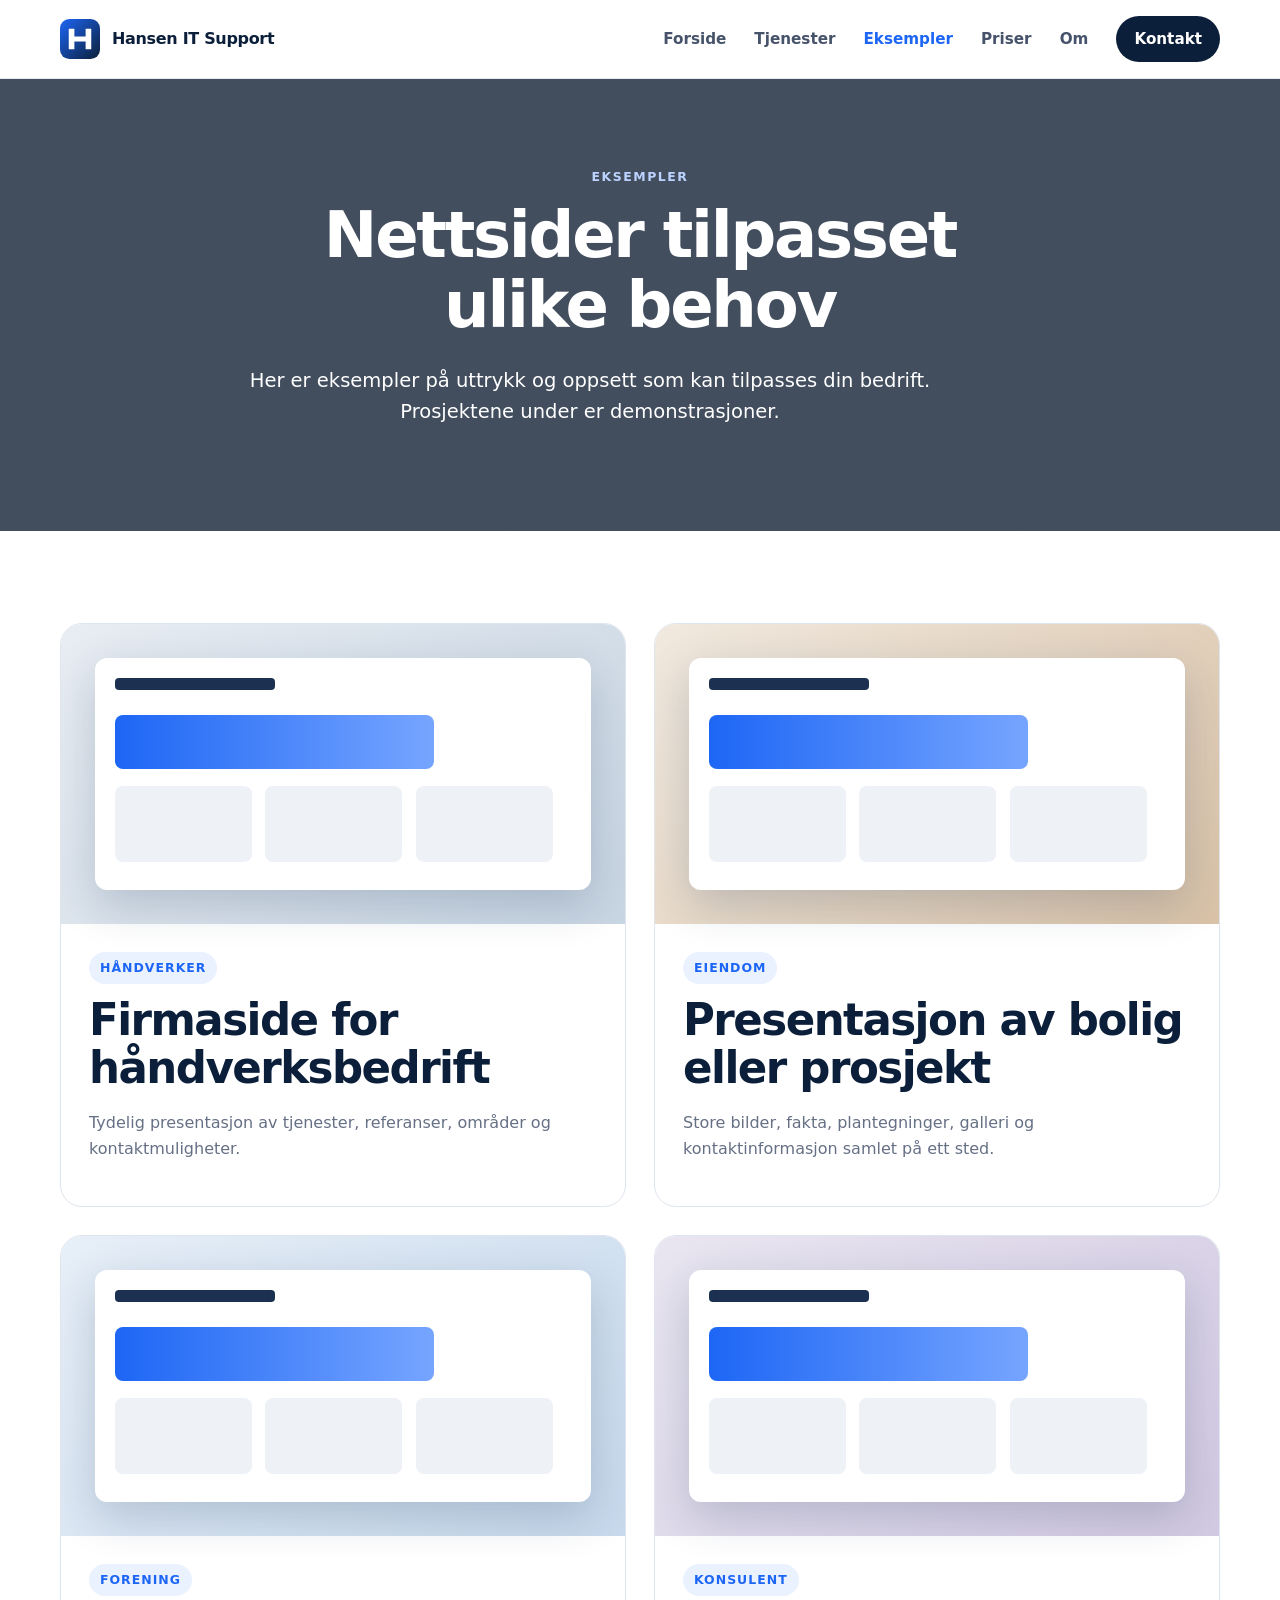
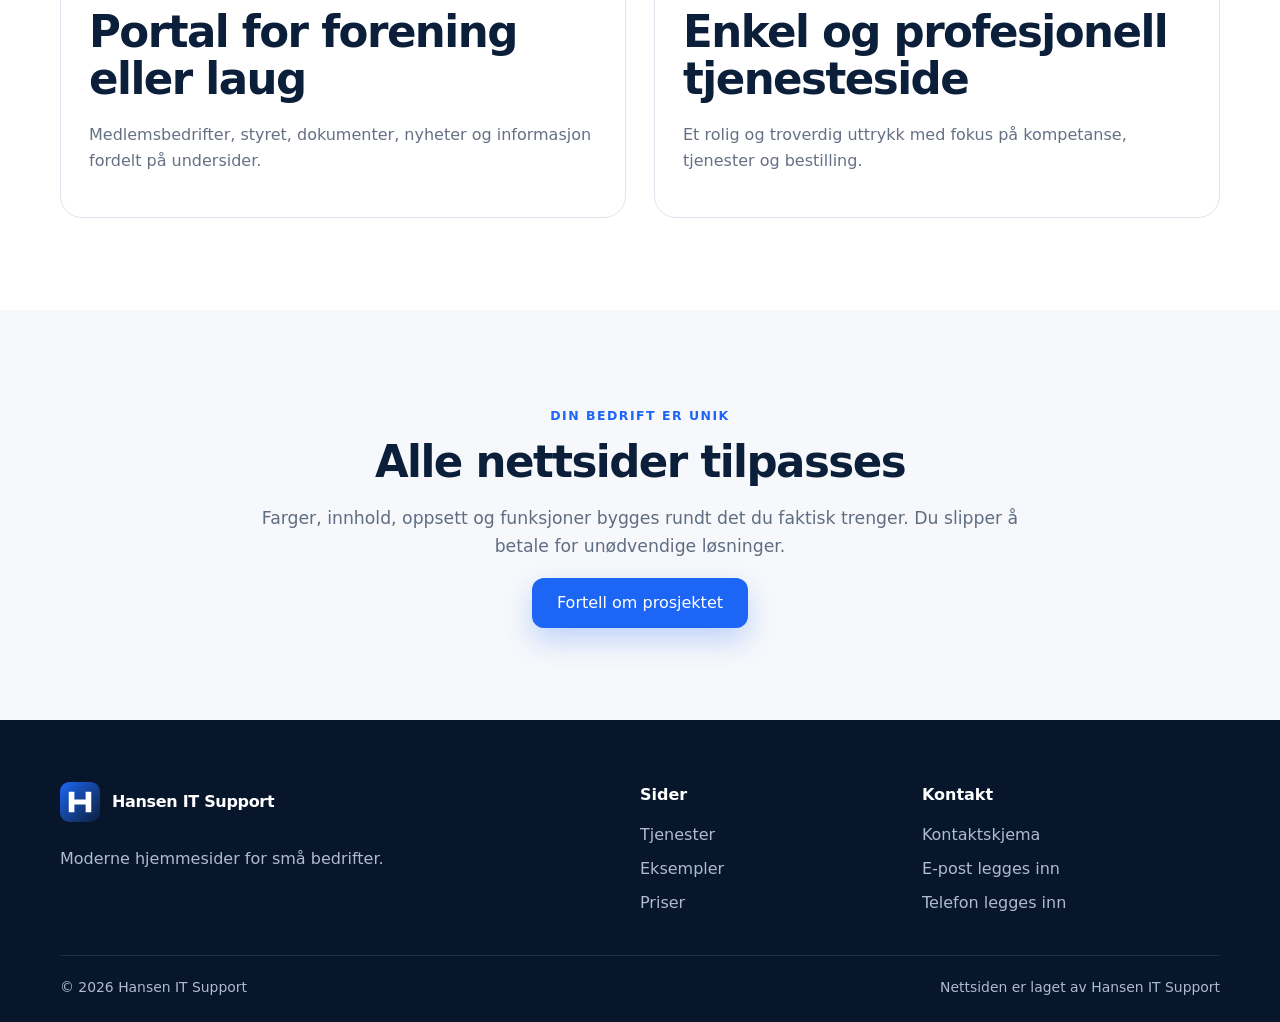
==== eksempler.html @ c7a861f7 "Add files via upload" ====
<!doctype html>
<html lang="no"><head><meta charset="utf-8"><meta name="viewport" content="width=device-width, initial-scale=1">
<meta name="description" content="Eksempler på typer hjemmesider Hansen IT Support kan lage."><title>Eksempler | Hansen IT Support</title>
<link rel="icon" href="assets/favicon.svg" type="image/svg+xml"><link rel="stylesheet" href="css/style.css"></head>
<body class="page-examples">
<header class="site-header"><div class="container nav-wrap"><a class="brand" href="index.html"><img src="assets/logo.svg" alt=""><span>Hansen IT Support</span></a><button class="menu-btn" aria-expanded="false" aria-controls="main-nav">Meny</button><nav id="main-nav" class="main-nav"><a href="index.html">Forside</a><a href="tjenester.html">Tjenester</a><a class="active" href="eksempler.html">Eksempler</a><a href="priser.html">Priser</a><a href="om.html">Om</a><a class="nav-cta" href="kontakt.html">Kontakt</a></nav></div></header>
<main>
<section class="page-hero"><div class="container narrow"><span class="eyebrow">Eksempler</span><h1>Nettsider tilpasset ulike behov</h1><p class="lead">Her er eksempler på uttrykk og oppsett som kan tilpasses din bedrift. Prosjektene under er demonstrasjoner.</p></div></section>
<section class="section"><div class="container project-grid">
<article class="project-card"><div class="project-preview theme-builder"><div class="mini-site"><span></span><b></b><i></i><i></i><i></i></div></div><div class="project-content"><span class="tag">Håndverker</span><h2>Firmaside for håndverksbedrift</h2><p>Tydelig presentasjon av tjenester, referanser, områder og kontaktmuligheter.</p></div></article>
<article class="project-card"><div class="project-preview theme-property"><div class="mini-site"><span></span><b></b><i></i><i></i><i></i></div></div><div class="project-content"><span class="tag">Eiendom</span><h2>Presentasjon av bolig eller prosjekt</h2><p>Store bilder, fakta, plantegninger, galleri og kontaktinformasjon samlet på ett sted.</p></div></article>
<article class="project-card"><div class="project-preview theme-association"><div class="mini-site"><span></span><b></b><i></i><i></i><i></i></div></div><div class="project-content"><span class="tag">Forening</span><h2>Portal for forening eller laug</h2><p>Medlemsbedrifter, styret, dokumenter, nyheter og informasjon fordelt på undersider.</p></div></article>
<article class="project-card"><div class="project-preview theme-consultant"><div class="mini-site"><span></span><b></b><i></i><i></i><i></i></div></div><div class="project-content"><span class="tag">Konsulent</span><h2>Enkel og profesjonell tjenesteside</h2><p>Et rolig og troverdig uttrykk med fokus på kompetanse, tjenester og bestilling.</p></div></article>
</div></section>
<section class="section section-soft"><div class="container center narrow"><span class="eyebrow">Din bedrift er unik</span><h2>Alle nettsider tilpasses</h2><p class="lead-small">Farger, innhold, oppsett og funksjoner bygges rundt det du faktisk trenger. Du slipper å betale for unødvendige løsninger.</p><a class="btn btn-primary" href="kontakt.html">Fortell om prosjektet</a></div></section>
</main>
<footer class="site-footer"><div class="container footer-grid"><div><a class="brand footer-brand" href="index.html"><img src="assets/logo.svg" alt=""><span>Hansen IT Support</span></a><p>Moderne hjemmesider for små bedrifter.</p></div><div><strong>Sider</strong><a href="tjenester.html">Tjenester</a><a href="eksempler.html">Eksempler</a><a href="priser.html">Priser</a></div><div><strong>Kontakt</strong><a href="kontakt.html">Kontaktskjema</a><span class="config-email">E-post legges inn</span><span class="config-phone">Telefon legges inn</span></div></div><div class="container footer-bottom"><span>© <span id="year"></span> Hansen IT Support</span><span>Nettsiden er laget av Hansen IT Support</span></div></footer>
<script src="js/script.js"></script></body></html>
---- css/style.css ----
:root{
  --navy:#0b1f3a;--blue:#1d66f5;--blue-dark:#0e4ed8;--sky:#eaf2ff;
  --text:#15233a;--muted:#667085;--line:#dfe5ee;--soft:#f6f8fb;--white:#fff;
  --radius:22px;--shadow:0 20px 60px rgba(20,43,82,.12);
}
*{box-sizing:border-box}html{scroll-behavior:smooth}body{margin:0;font-family:Inter,ui-sans-serif,system-ui,-apple-system,BlinkMacSystemFont,"Segoe UI",sans-serif;color:var(--text);background:#fff;line-height:1.6}
img{max-width:100%}a{color:inherit}.container{width:min(1160px,calc(100% - 40px));margin:auto}.narrow{max-width:800px}.center{text-align:center}
.site-header{position:sticky;top:0;z-index:50;background:rgba(255,255,255,.92);backdrop-filter:blur(14px);border-bottom:1px solid rgba(223,229,238,.75)}
.nav-wrap{height:78px;display:flex;align-items:center;justify-content:space-between}.brand{display:flex;align-items:center;gap:12px;text-decoration:none;font-weight:800;color:var(--navy);letter-spacing:-.02em}.brand img{width:40px;height:40px}
.main-nav{display:flex;align-items:center;gap:28px}.main-nav a{text-decoration:none;font-weight:650;font-size:.95rem;color:#46536a}.main-nav a:hover,.main-nav a.active{color:var(--blue)}.main-nav .nav-cta{background:var(--navy);color:#fff;padding:11px 18px;border-radius:999px}.main-nav .nav-cta:hover,.main-nav .nav-cta.active{background:var(--blue);color:#fff}.menu-btn{display:none;border:1px solid var(--line);background:#fff;border-radius:10px;padding:9px 13px;font-weight:700}
.hero{padding:86px 0 76px;background:radial-gradient(circle at 76% 10%,#dbe8ff 0,transparent 30%),linear-gradient(180deg,#f8fbff 0,#fff 100%);overflow:hidden}.hero-grid{display:grid;grid-template-columns:1.05fr .95fr;gap:70px;align-items:center}.eyebrow{display:inline-block;text-transform:uppercase;letter-spacing:.12em;font-weight:800;font-size:.78rem;color:var(--blue);margin-bottom:13px}.eyebrow.light{color:#bcd3ff}
h1,h2,h3{color:var(--navy);line-height:1.1;letter-spacing:-.035em;margin-top:0}h1{font-size:clamp(2.6rem,5vw,5rem);margin-bottom:24px}h2{font-size:clamp(2rem,3.4vw,3.4rem);margin-bottom:18px}h3{font-size:1.35rem;margin-bottom:10px}.lead{font-size:1.22rem;color:#536179;max-width:700px}.lead-small{font-size:1.08rem;color:#5f6d83}.hero-actions{display:flex;gap:14px;flex-wrap:wrap;margin:32px 0}
.btn{display:inline-flex;align-items:center;justify-content:center;min-height:50px;padding:0 24px;border-radius:12px;text-decoration:none;font-weight:800;border:1px solid transparent;cursor:pointer;font:inherit}.btn-primary{background:var(--blue);color:#fff;box-shadow:0 12px 28px rgba(29,102,245,.25)}.btn-primary:hover{background:var(--blue-dark)}.btn-secondary{background:#fff;border-color:var(--line);color:var(--navy)}.btn-light{background:#fff;color:var(--navy)}.btn.full{width:100%}
.check-list{list-style:none;padding:0;margin:24px 0 0}.check-list li{position:relative;padding-left:29px;margin:10px 0;color:#4f5d73}.check-list li:before{content:"✓";position:absolute;left:0;top:0;color:var(--blue);font-weight:900}.check-list.compact{display:flex;gap:18px;flex-wrap:wrap;font-size:.92rem}
.hero-visual{position:relative;min-height:460px}.browser{position:absolute;inset:30px 0 0 20px;background:#fff;border:1px solid #d7deeb;border-radius:18px;box-shadow:var(--shadow);transform:rotate(1.5deg);overflow:hidden}.browser-top{height:46px;background:#f2f5f9;display:flex;align-items:center;gap:7px;padding:0 16px}.browser-top i{width:9px;height:9px;background:#c4ccda;border-radius:50%}.browser-top span{height:18px;width:44%;background:#fff;border-radius:999px;margin-left:12px}.browser-body{padding:25px}.mock-nav{height:18px;width:40%;background:#0b1f3a;border-radius:4px;margin-bottom:34px}.mock-hero{height:190px;background:linear-gradient(135deg,#e5efff,#f7faff);border-radius:16px;display:grid;grid-template-columns:1.2fr .8fr;gap:18px;padding:28px}.mock-copy b{display:block;height:15px;background:#18335e;border-radius:5px;margin-bottom:12px}.mock-copy b:nth-child(2){width:88%}.mock-copy b:nth-child(3){width:65%}.mock-copy span{display:block;width:42%;height:30px;background:#1d66f5;border-radius:8px;margin-top:22px}.mock-card{background:linear-gradient(160deg,#1d66f5,#0b1f3a);border-radius:15px}.mock-row{display:grid;grid-template-columns:repeat(3,1fr);gap:15px;margin-top:18px}.mock-row i{height:92px;background:#eef2f7;border-radius:12px}.floating-card{position:absolute;background:#fff;padding:13px 17px;border-radius:12px;box-shadow:0 13px 35px rgba(16,42,83,.18);font-weight:800;color:var(--navy)}.card-one{right:-18px;top:8px}.card-two{left:-10px;bottom:10px}
.logo-strip{border-top:1px solid var(--line);border-bottom:1px solid var(--line);background:#fff}.logo-strip-inner{display:flex;align-items:center;justify-content:space-between;gap:24px;padding:24px 0;flex-wrap:wrap}.logo-strip-inner span{font-size:.82rem;text-transform:uppercase;letter-spacing:.1em;font-weight:800;color:#8b95a6}.logo-strip-inner div{font-weight:800;color:#647188}
.section{padding:92px 0}.section-soft{background:var(--soft)}.section-heading{max-width:760px;margin-bottom:44px}.section-heading p{color:var(--muted);font-size:1.05rem}.card-grid{display:grid;gap:24px}.card-grid.three{grid-template-columns:repeat(3,1fr)}.card-grid.two{grid-template-columns:repeat(2,1fr)}.feature-card,.service-card,.price-card,.project-card,.info-box{background:#fff;border:1px solid var(--line);border-radius:var(--radius);padding:30px}.feature-card{transition:.2s ease}.feature-card:hover{transform:translateY(-5px);box-shadow:var(--shadow)}.icon,.service-card>span,.values-grid article>span{width:48px;height:48px;border-radius:14px;background:var(--sky);color:var(--blue);display:grid;place-items:center;font-weight:900;margin-bottom:24px}.feature-card p,.service-card p,.price-card p,.project-card p{color:var(--muted)}
.split{display:grid;grid-template-columns:1fr 1fr;gap:70px;align-items:center}.steps{list-style:none;padding:0;margin:0}.steps li{display:flex;gap:18px;padding:22px 0;border-bottom:1px solid var(--line)}.steps li:last-child{border-bottom:0}.steps>li>span{flex:0 0 42px;height:42px;border-radius:50%;display:grid;place-items:center;background:var(--navy);color:#fff;font-weight:900}.steps p{margin:5px 0 0;color:var(--muted)}.text-link{font-weight:800;color:var(--blue);text-decoration:none}
.cta{background:linear-gradient(135deg,var(--navy),#153f80);border-radius:28px;padding:52px;display:flex;align-items:center;justify-content:space-between;gap:30px;box-shadow:var(--shadow)}.cta h2{color:#fff;margin:0;max-width:760px}
.page-hero{padding:84px 0;background:linear-gradient(180deg,#f7faff,#fff);text-align:center}.page-hero h1{font-size:clamp(2.6rem,5vw,4.5rem)}
.service-card{padding:36px}.pill-grid{display:flex;flex-wrap:wrap;gap:12px}.pill-grid span{background:#fff;border:1px solid var(--line);border-radius:999px;padding:12px 17px;font-weight:750}
.project-grid{display:grid;grid-template-columns:1fr 1fr;gap:28px}.project-card{padding:0;overflow:hidden}.project-preview{height:300px;padding:34px;display:grid;place-items:center}.theme-builder{background:linear-gradient(135deg,#e8edf3,#c8d5e2)}.theme-property{background:linear-gradient(135deg,#f1e9df,#d9c2a7)}.theme-association{background:linear-gradient(135deg,#e7eff8,#c7d9ec)}.theme-consultant{background:linear-gradient(135deg,#e9e6f1,#d2c9e2)}.mini-site{width:100%;height:100%;background:#fff;border-radius:12px;padding:20px;box-shadow:0 15px 45px rgba(22,44,78,.2)}.mini-site span{display:block;width:35%;height:12px;background:#1c3151;border-radius:4px;margin-bottom:25px}.mini-site b{display:block;width:70%;height:54px;background:linear-gradient(90deg,#1d66f5,#76a5ff);border-radius:8px;margin-bottom:17px}.mini-site i{display:inline-block;width:30%;height:76px;background:#eef2f7;border-radius:8px;margin-right:3%}.project-content{padding:28px}.tag{display:inline-block;background:var(--sky);color:var(--blue);border-radius:999px;padding:6px 11px;font-size:.78rem;font-weight:850;text-transform:uppercase;letter-spacing:.08em;margin-bottom:13px}
.pricing-grid{display:grid;grid-template-columns:repeat(3,1fr);gap:24px;align-items:stretch}.price-card{position:relative;display:flex;flex-direction:column}.price-card.featured{border:2px solid var(--blue);box-shadow:var(--shadow);transform:translateY(-10px)}.price-card .check-list{margin-bottom:28px}.price-card .btn{margin-top:auto}.price{font-size:2rem;font-weight:900;color:var(--navy);margin:15px 0}.popular{position:absolute;right:20px;top:18px;background:var(--blue);color:#fff;padding:6px 10px;border-radius:999px;font-size:.76rem;font-weight:850}.price-note{text-align:center;color:var(--muted);max-width:850px;margin:30px auto 0;font-size:.92rem}
.about-split{grid-template-columns:.8fr 1.2fr}.portrait-card{min-height:430px;background:linear-gradient(145deg,var(--navy),#1e62c9);border-radius:30px;color:#fff;display:flex;flex-direction:column;align-items:center;justify-content:center;text-align:center;box-shadow:var(--shadow)}.portrait-card strong{font-size:1.6rem}.portrait-card span{color:#c9d9f3}.portrait-logo{width:120px;height:120px;border-radius:28px;background:#fff;display:grid;place-items:center;margin-bottom:26px}.portrait-logo img{width:78px}.values-grid{display:grid;grid-template-columns:repeat(3,1fr);gap:24px}.values-grid article{background:#fff;border-radius:var(--radius);padding:30px;border:1px solid var(--line)}.values-grid p{color:var(--muted)}
.contact-grid{display:grid;grid-template-columns:.85fr 1.15fr;gap:34px;align-items:start}.contact-panel{background:var(--navy);color:#fff;border-radius:26px;padding:38px}.contact-panel h2{color:#fff}.contact-panel p{color:#c8d4e8}.contact-method{padding:20px 0;border-bottom:1px solid rgba(255,255,255,.15)}.contact-method strong{display:block;font-size:.8rem;text-transform:uppercase;letter-spacing:.1em;color:#9fb5d7}.contact-method a{font-size:1.1rem;text-decoration:none}.contact-tip{margin-top:25px;background:rgba(255,255,255,.08);padding:20px;border-radius:15px}.contact-tip p{margin-bottom:0}.contact-form{border:1px solid var(--line);border-radius:26px;padding:34px;background:#fff}.field-row{display:grid;grid-template-columns:1fr 1fr;gap:18px}.contact-form label{display:block;font-weight:750;margin-bottom:18px}.contact-form input,.contact-form select,.contact-form textarea{display:block;width:100%;margin-top:7px;border:1px solid #cfd7e4;border-radius:11px;padding:13px 14px;font:inherit;color:var(--text);background:#fff}.contact-form input:focus,.contact-form select:focus,.contact-form textarea:focus{outline:3px solid rgba(29,102,245,.14);border-color:var(--blue)}.form-note{font-size:.86rem;color:var(--muted)}.form-status{margin-top:12px;font-weight:750}code{background:rgba(255,255,255,.12);padding:2px 5px;border-radius:4px}
.site-footer{background:#07162b;color:#aebbd0;padding:62px 0 24px}.footer-grid{display:grid;grid-template-columns:1.6fr .7fr .9fr;gap:50px}.footer-grid>div{display:flex;flex-direction:column;gap:8px}.footer-grid strong{color:#fff;margin-bottom:7px}.footer-grid a{text-decoration:none}.footer-grid a:hover{color:#fff}.footer-brand span{color:#fff}.footer-brand img{filter:none}.footer-bottom{border-top:1px solid rgba(255,255,255,.1);margin-top:40px;padding-top:20px;display:flex;justify-content:space-between;gap:20px;font-size:.87rem}
@media(max-width:900px){
  .menu-btn{display:block}.main-nav{display:none;position:absolute;top:78px;left:0;right:0;background:#fff;border-bottom:1px solid var(--line);padding:18px 20px;flex-direction:column;align-items:stretch;gap:6px}.main-nav.open{display:flex}.main-nav a{padding:10px 4px}.main-nav .nav-cta{text-align:center}
  .hero-grid,.split,.contact-grid,.about-split{grid-template-columns:1fr}.hero{padding-top:58px}.hero-visual{min-height:410px}.card-grid.three,.pricing-grid,.values-grid{grid-template-columns:1fr}.price-card.featured{transform:none}.project-grid{grid-template-columns:1fr}.footer-grid{grid-template-columns:1fr 1fr}.footer-grid>div:first-child{grid-column:1/-1}
}
@media(max-width:620px){
  .container{width:min(100% - 28px,1160px)}.nav-wrap{height:70px}.main-nav{top:70px}.brand span{font-size:.95rem}.brand img{width:35px;height:35px}
  h1{font-size:2.55rem}.lead{font-size:1.06rem}.section{padding:68px 0}.page-hero{padding:64px 0}.hero-actions .btn{width:100%}.check-list.compact{display:block}.hero-visual{min-height:325px}.browser{inset:20px 0 0 0}.browser-body{padding:16px}.mock-hero{height:150px;padding:18px}.floating-card{font-size:.8rem}.card-one{right:0}.card-two{left:0}
  .card-grid.two{grid-template-columns:1fr}.project-preview{height:230px;padding:22px}.cta{padding:34px 25px;display:block}.cta .btn{margin-top:24px;width:100%}.field-row{grid-template-columns:1fr}.contact-form,.contact-panel{padding:25px}.footer-grid{grid-template-columns:1fr}.footer-grid>div:first-child{grid-column:auto}.footer-bottom{flex-direction:column}.logo-strip-inner{justify-content:center}
}

/* Bakgrunnsbilder fra Unsplash */
.page-home .hero{
  position:relative;
  background:
    linear-gradient(90deg,rgba(7,22,43,.94) 0%,rgba(7,22,43,.82) 47%,rgba(7,22,43,.30) 100%),
    url("https://images.unsplash.com/photo-1600607687939-ce8a6c25118c?auto=format&fit=crop&w=1900&q=88") center/cover no-repeat;
}
.page-home .hero h1,
.page-home .hero .lead,
.page-home .hero .check-list li{
  color:#fff;
}
.page-home .hero .eyebrow{color:#aecdff}
.page-home .hero .btn-secondary{
  background:rgba(255,255,255,.94);
}
.page-home .hero-visual{
  filter:drop-shadow(0 24px 45px rgba(0,0,0,.28));
}

.page-services .page-hero{
  background:
    linear-gradient(rgba(7,22,43,.78),rgba(7,22,43,.78)),
    url("https://images.unsplash.com/photo-1497366811353-6870744d04b2?auto=format&fit=crop&w=1900&q=86") center/cover no-repeat;
}
.page-examples .page-hero{
  background:
    linear-gradient(rgba(7,22,43,.76),rgba(7,22,43,.76)),
    url("https://images.unsplash.com/photo-1497366754035-f200968a6e72?auto=format&fit=crop&w=1900&q=86") center/cover no-repeat;
}
.page-prices .page-hero{
  background:
    linear-gradient(rgba(7,22,43,.76),rgba(7,22,43,.76)),
    url("https://images.unsplash.com/photo-1524758631624-e2822e304c36?auto=format&fit=crop&w=1900&q=86") center/cover no-repeat;
}
.page-about .page-hero{
  background:
    linear-gradient(rgba(7,22,43,.78),rgba(7,22,43,.78)),
    url("https://images.unsplash.com/photo-1497366216548-37526070297c?auto=format&fit=crop&w=1900&q=86") center/cover no-repeat;
}
.page-contact .page-hero{
  background:
    linear-gradient(rgba(7,22,43,.78),rgba(7,22,43,.78)),
    url("https://images.unsplash.com/photo-1497366754035-f200968a6e72?auto=format&fit=crop&w=1900&q=86") center/cover no-repeat;
}

.page-services .page-hero h1,
.page-examples .page-hero h1,
.page-prices .page-hero h1,
.page-about .page-hero h1,
.page-contact .page-hero h1,
.page-services .page-hero .lead,
.page-examples .page-hero .lead,
.page-prices .page-hero .lead,
.page-about .page-hero .lead,
.page-contact .page-hero .lead{
  color:#fff;
}
.page-services .page-hero .eyebrow,
.page-examples .page-hero .eyebrow,
.page-prices .page-hero .eyebrow,
.page-about .page-hero .eyebrow,
.page-contact .page-hero .eyebrow{
  color:#bcd3ff;
}

@media(max-width:900px){
  .page-home .hero{
    background:
      linear-gradient(rgba(7,22,43,.86),rgba(7,22,43,.86)),
      url("https://images.unsplash.com/photo-1600607687939-ce8a6c25118c?auto=format&fit=crop&w=1200&q=84") center/cover no-repeat;
  }
}
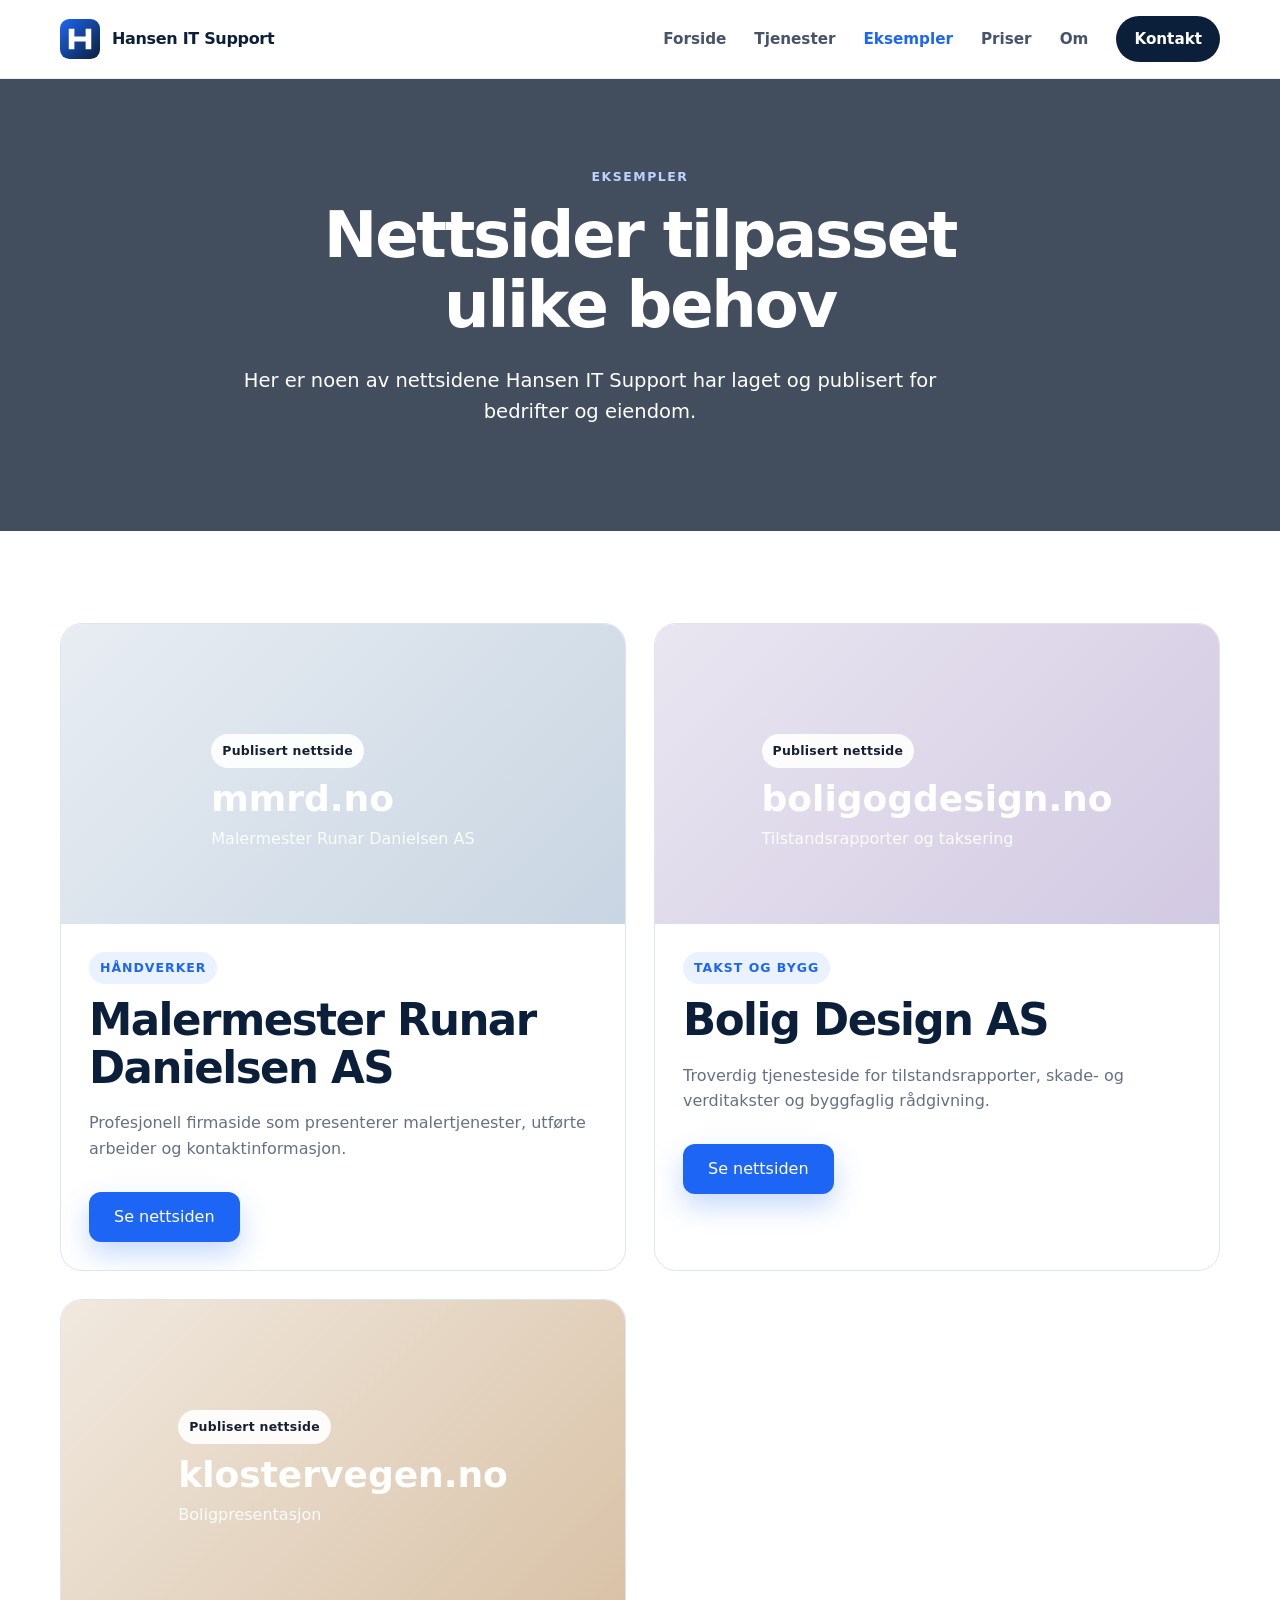
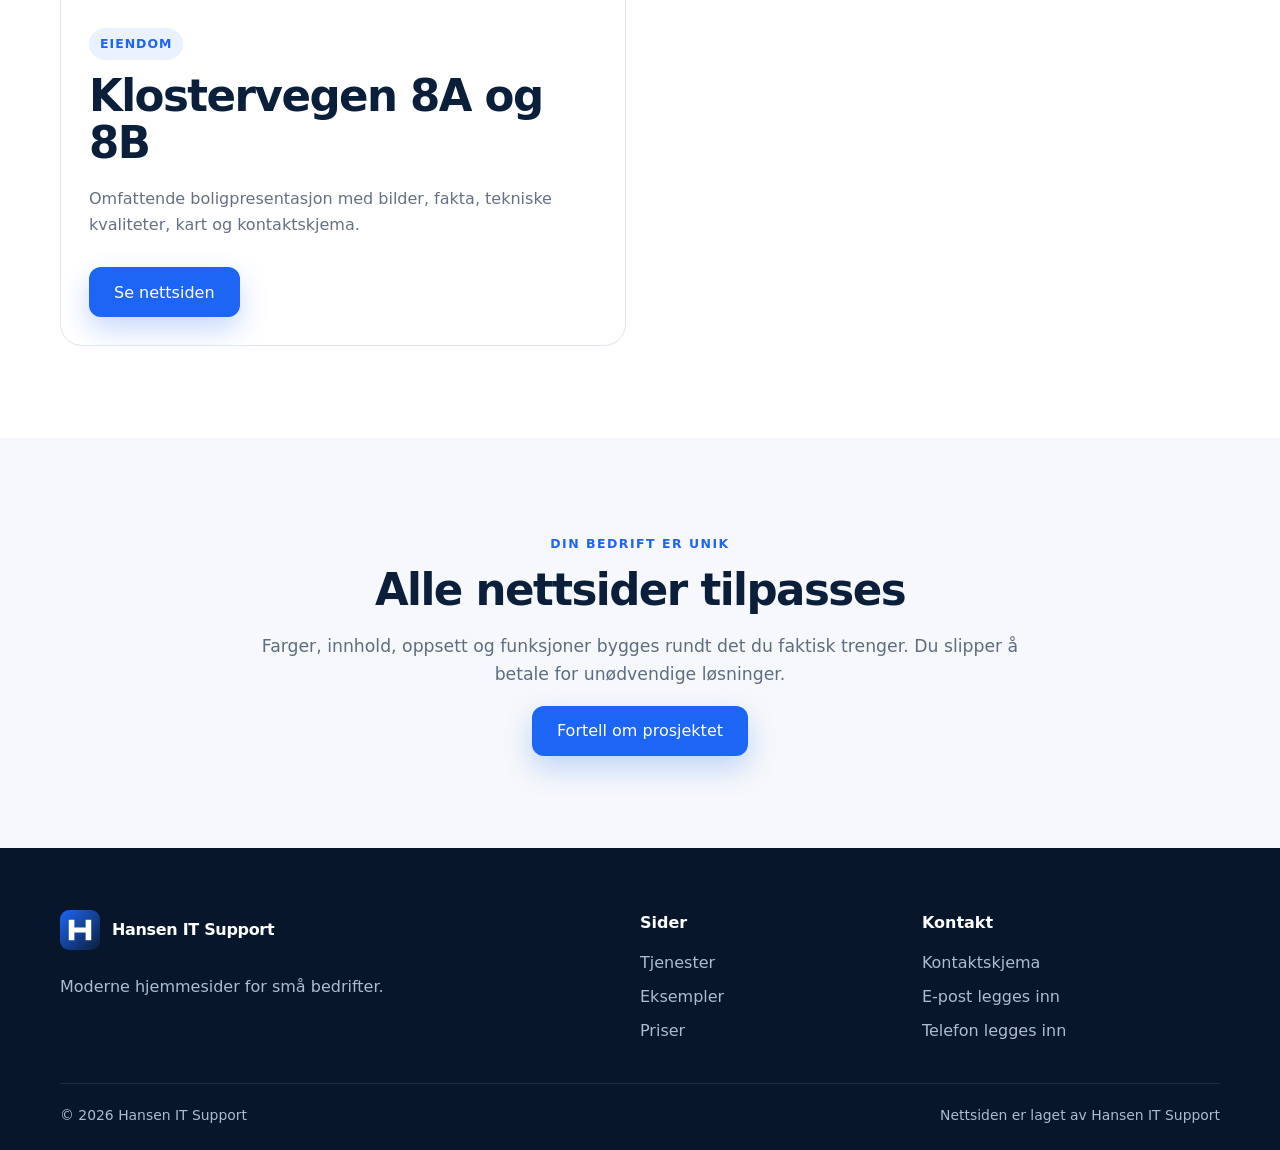
==== commit 22777d88: "Update eksempler.html" ====
--- a/eksempler.html
+++ b/eksempler.html
@@ -1,18 +1,119 @@
 <!doctype html>
 <html lang="no"><head><meta charset="utf-8"><meta name="viewport" content="width=device-width, initial-scale=1">
 <meta name="description" content="Eksempler på typer hjemmesider Hansen IT Support kan lage."><title>Eksempler | Hansen IT Support</title>
-<link rel="icon" href="assets/favicon.svg" type="image/svg+xml"><link rel="stylesheet" href="css/style.css"></head>
+<link rel="icon" href="assets/favicon.svg" type="image/svg+xml"><link rel="stylesheet" href="css/style.css">
+<style>
+.project-link {
+  display: block;
+  color: inherit;
+  text-decoration: none;
+}
+.live-project {
+  min-height: 220px;
+  padding: 32px;
+  display: flex;
+  flex-direction: column;
+  justify-content: flex-end;
+  align-items: flex-start;
+  box-sizing: border-box;
+}
+.live-project strong {
+  display: block;
+  margin-top: 12px;
+  font-size: clamp(1.5rem, 3vw, 2.25rem);
+  line-height: 1.05;
+  color: #fff;
+}
+.live-project small {
+  margin-top: 8px;
+  font-size: 1rem;
+  color: rgba(255,255,255,.9);
+}
+.live-badge {
+  display: inline-flex;
+  padding: 7px 11px;
+  border-radius: 999px;
+  background: rgba(255,255,255,.92);
+  color: #172033;
+  font-size: .78rem;
+  font-weight: 700;
+  letter-spacing: .02em;
+}
+.project-button {
+  margin-top: 14px;
+}
+.project-card {
+  overflow: hidden;
+}
+</style>
+
+</head>
 <body class="page-examples">
 <header class="site-header"><div class="container nav-wrap"><a class="brand" href="index.html"><img src="assets/logo.svg" alt=""><span>Hansen IT Support</span></a><button class="menu-btn" aria-expanded="false" aria-controls="main-nav">Meny</button><nav id="main-nav" class="main-nav"><a href="index.html">Forside</a><a href="tjenester.html">Tjenester</a><a class="active" href="eksempler.html">Eksempler</a><a href="priser.html">Priser</a><a href="om.html">Om</a><a class="nav-cta" href="kontakt.html">Kontakt</a></nav></div></header>
 <main>
-<section class="page-hero"><div class="container narrow"><span class="eyebrow">Eksempler</span><h1>Nettsider tilpasset ulike behov</h1><p class="lead">Her er eksempler på uttrykk og oppsett som kan tilpasses din bedrift. Prosjektene under er demonstrasjoner.</p></div></section>
-<section class="section"><div class="container project-grid">
-<article class="project-card"><div class="project-preview theme-builder"><div class="mini-site"><span></span><b></b><i></i><i></i><i></i></div></div><div class="project-content"><span class="tag">Håndverker</span><h2>Firmaside for håndverksbedrift</h2><p>Tydelig presentasjon av tjenester, referanser, områder og kontaktmuligheter.</p></div></article>
-<article class="project-card"><div class="project-preview theme-property"><div class="mini-site"><span></span><b></b><i></i><i></i><i></i></div></div><div class="project-content"><span class="tag">Eiendom</span><h2>Presentasjon av bolig eller prosjekt</h2><p>Store bilder, fakta, plantegninger, galleri og kontaktinformasjon samlet på ett sted.</p></div></article>
-<article class="project-card"><div class="project-preview theme-association"><div class="mini-site"><span></span><b></b><i></i><i></i><i></i></div></div><div class="project-content"><span class="tag">Forening</span><h2>Portal for forening eller laug</h2><p>Medlemsbedrifter, styret, dokumenter, nyheter og informasjon fordelt på undersider.</p></div></article>
-<article class="project-card"><div class="project-preview theme-consultant"><div class="mini-site"><span></span><b></b><i></i><i></i><i></i></div></div><div class="project-content"><span class="tag">Konsulent</span><h2>Enkel og profesjonell tjenesteside</h2><p>Et rolig og troverdig uttrykk med fokus på kompetanse, tjenester og bestilling.</p></div></article>
-</div></section>
+<section class="page-hero"><div class="container narrow"><span class="eyebrow">Eksempler</span><h1>Nettsider tilpasset ulike behov</h1><p class="lead">Her er noen av nettsidene Hansen IT Support har laget og publisert for bedrifter og eiendom.</p></div></section>
+<section class="section">
+<div class="container">
+  <div class="project-grid">
+
+    <article class="project-card">
+      <a class="project-link" href="https://www.mmrd.no/" target="_blank" rel="noopener noreferrer" aria-label="Åpne mmrd.no i ny fane">
+        <div class="project-preview theme-builder">
+          <div class="live-project">
+            <span class="live-badge">Publisert nettside</span>
+            <strong>mmrd.no</strong>
+            <small>Malermester Runar Danielsen AS</small>
+          </div>
+        </div>
+      </a>
+      <div class="project-content">
+        <span class="tag">Håndverker</span>
+        <h2>Malermester Runar Danielsen AS</h2>
+        <p>Profesjonell firmaside som presenterer malertjenester, utførte arbeider og kontaktinformasjon.</p>
+        <a class="btn btn-primary project-button" href="https://www.mmrd.no/" target="_blank" rel="noopener noreferrer">Se nettsiden</a>
+      </div>
+    </article>
+
+    <article class="project-card">
+      <a class="project-link" href="https://boligogdesign.no/" target="_blank" rel="noopener noreferrer" aria-label="Åpne boligogdesign.no i ny fane">
+        <div class="project-preview theme-consultant">
+          <div class="live-project">
+            <span class="live-badge">Publisert nettside</span>
+            <strong>boligogdesign.no</strong>
+            <small>Tilstandsrapporter og taksering</small>
+          </div>
+        </div>
+      </a>
+      <div class="project-content">
+        <span class="tag">Takst og bygg</span>
+        <h2>Bolig Design AS</h2>
+        <p>Troverdig tjenesteside for tilstandsrapporter, skade- og verditakster og byggfaglig rådgivning.</p>
+        <a class="btn btn-primary project-button" href="https://boligogdesign.no/" target="_blank" rel="noopener noreferrer">Se nettsiden</a>
+      </div>
+    </article>
+
+    <article class="project-card">
+      <a class="project-link" href="https://klostervegen.no/" target="_blank" rel="noopener noreferrer" aria-label="Åpne klostervegen.no i ny fane">
+        <div class="project-preview theme-property">
+          <div class="live-project">
+            <span class="live-badge">Publisert nettside</span>
+            <strong>klostervegen.no</strong>
+            <small>Boligpresentasjon</small>
+          </div>
+        </div>
+      </a>
+      <div class="project-content">
+        <span class="tag">Eiendom</span>
+        <h2>Klostervegen 8A og 8B</h2>
+        <p>Omfattende boligpresentasjon med bilder, fakta, tekniske kvaliteter, kart og kontaktskjema.</p>
+        <a class="btn btn-primary project-button" href="https://klostervegen.no/" target="_blank" rel="noopener noreferrer">Se nettsiden</a>
+      </div>
+    </article>
+
+  </div>
+</div>
+</section>
 <section class="section section-soft"><div class="container center narrow"><span class="eyebrow">Din bedrift er unik</span><h2>Alle nettsider tilpasses</h2><p class="lead-small">Farger, innhold, oppsett og funksjoner bygges rundt det du faktisk trenger. Du slipper å betale for unødvendige løsninger.</p><a class="btn btn-primary" href="kontakt.html">Fortell om prosjektet</a></div></section>
 </main>
 <footer class="site-footer"><div class="container footer-grid"><div><a class="brand footer-brand" href="index.html"><img src="assets/logo.svg" alt=""><span>Hansen IT Support</span></a><p>Moderne hjemmesider for små bedrifter.</p></div><div><strong>Sider</strong><a href="tjenester.html">Tjenester</a><a href="eksempler.html">Eksempler</a><a href="priser.html">Priser</a></div><div><strong>Kontakt</strong><a href="kontakt.html">Kontaktskjema</a><span class="config-email">E-post legges inn</span><span class="config-phone">Telefon legges inn</span></div></div><div class="container footer-bottom"><span>© <span id="year"></span> Hansen IT Support</span><span>Nettsiden er laget av Hansen IT Support</span></div></footer>
-<script src="js/script.js"></script></body></html>+<script src="js/script.js"></script></body></html>
